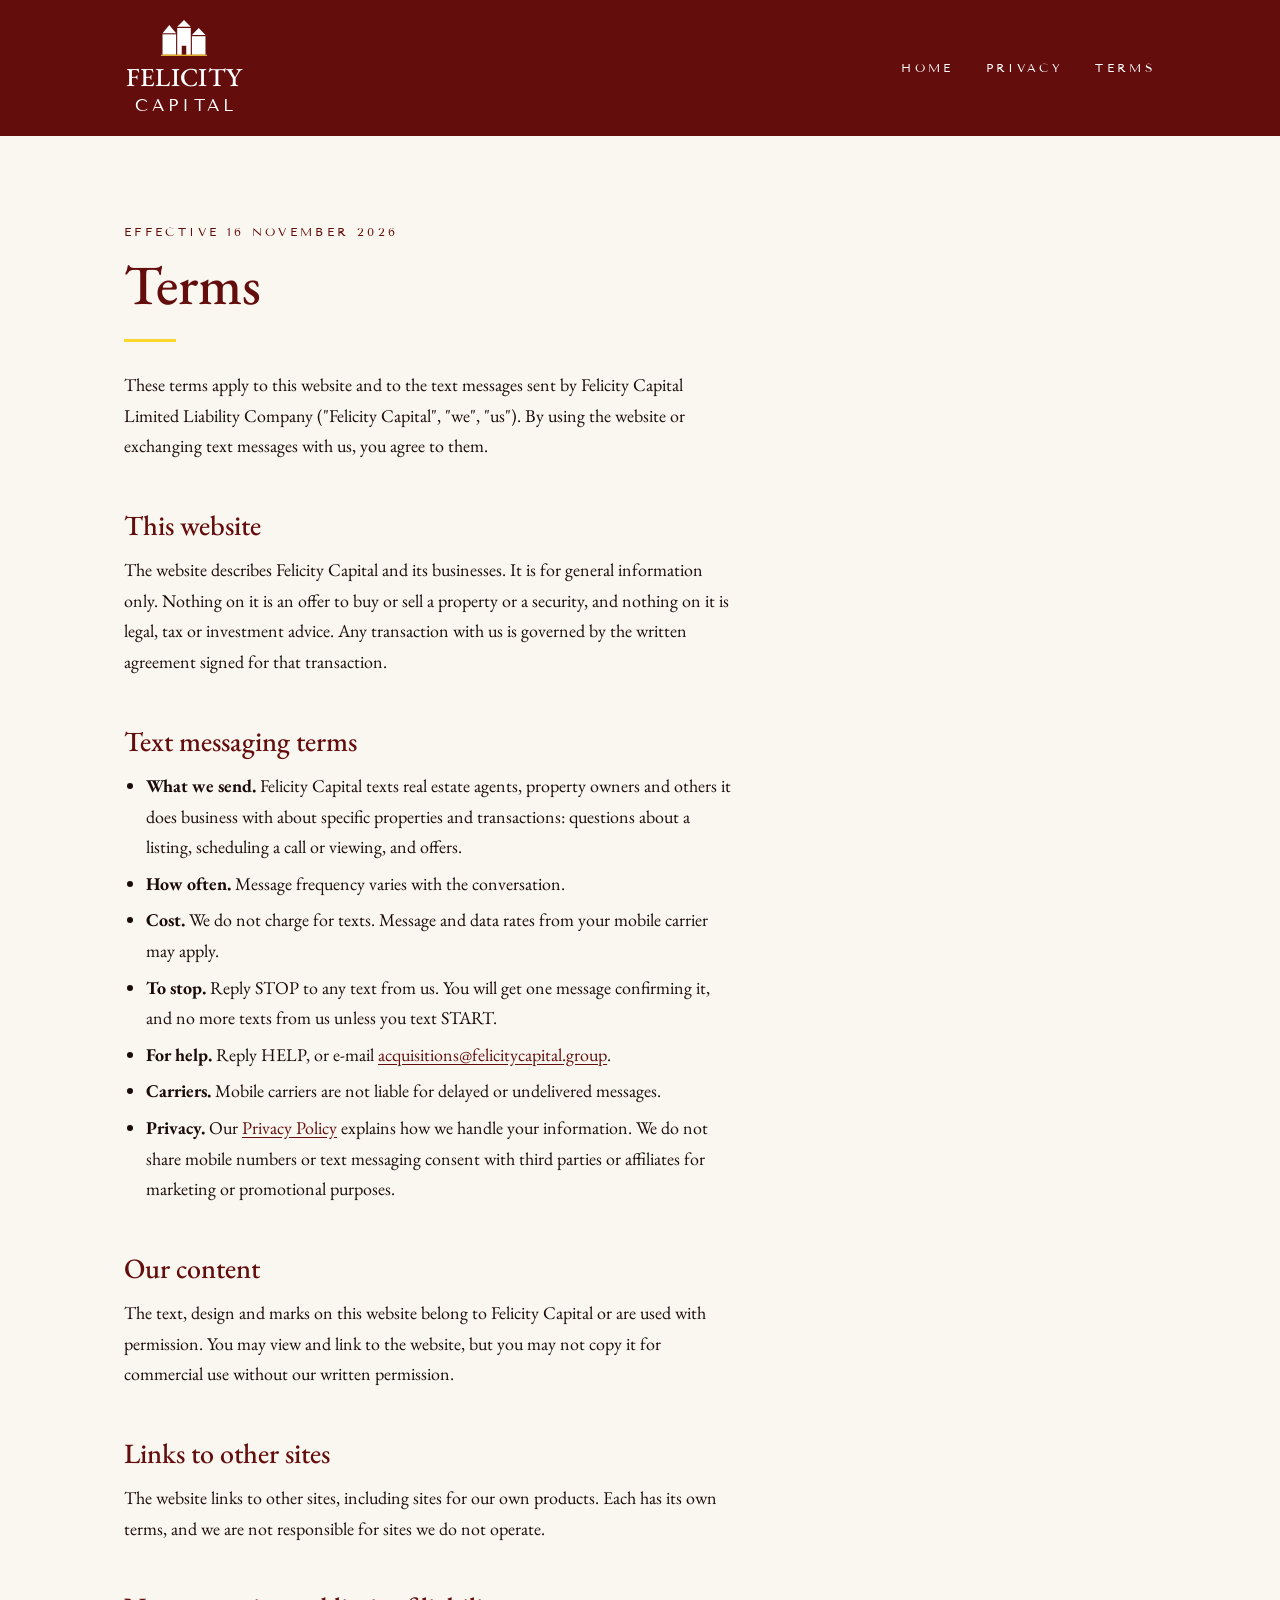
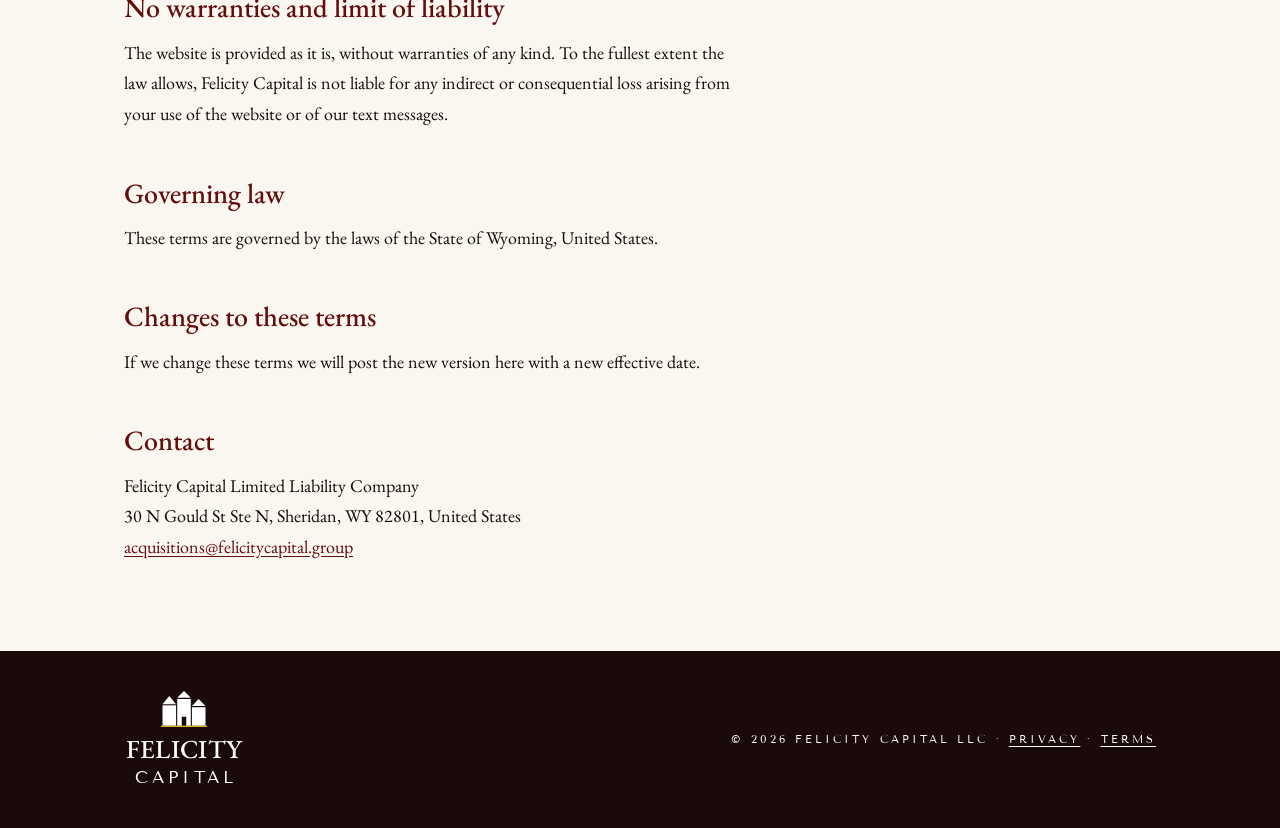
==== terms.html @ 5a6879ea "Privacy and terms pages (drafts for Hassan's approval; not yet published), linked from the footer Co" ====
<!doctype html>
<html lang="en">
<head>
<meta charset="utf-8">
<meta name="viewport" content="width=device-width, initial-scale=1">
<title>Terms · Felicity Capital</title>
<meta name="description" content="Terms for using the Felicity Capital LLC website and for receiving its text messages.">
<meta name="theme-color" content="#640d0d">
<link rel="icon" href="favicon.svg" type="image/svg+xml">
<link rel="preconnect" href="https://fonts.googleapis.com">
<link rel="preconnect" href="https://fonts.gstatic.com" crossorigin>
<link href="https://fonts.googleapis.com/css2?family=EB+Garamond:ital,wght@0,400;0,500;1,400&family=Tenor+Sans&display=swap" rel="stylesheet">
<link rel="stylesheet" href="legal.css">
</head>
<body>
<svg width="0" height="0" style="position:absolute" aria-hidden="true">
  <symbol id="towers" viewBox="0 0 122 98">
    <g fill="currentColor">
      <path d="M4 35 L22 13 L40 35 Z"/><rect x="4" y="38" width="36" height="54"/>
      <path d="M43 18 L61 0 L79 18 Z"/><path fill-rule="evenodd" d="M43 21 H79 V92 H43 Z M55 68 V92 H67 V68 Z"/>
      <path d="M82 40 L100 21 L118 40 Z"/><rect x="82" y="43" width="36" height="49"/>
    </g>
    <rect x="0" y="92" width="122" height="3" fill="#FFD62B"/>
  </symbol>
</svg>
<header>
  <div class="wrap">
    <a class="lockup" href="/" aria-label="Felicity Capital, home"><svg viewBox="0 0 122 98" aria-hidden="true"><use href="#towers"/></svg><span class="f">FELICITY</span><span class="c">CAPITAL</span></a>
    <nav class="label" aria-label="Pages">
      <a href="/">Home</a>
      <a href="privacy.html">Privacy</a>
      <a href="terms.html" aria-current="page">Terms</a>
    </nav>
  </div>
</header>

<main>
  <div class="wrap">
    <article>
      <p class="label">Effective 16 November 2026</p>
      <h1>Terms</h1>
      <hr class="rule">

      <p>These terms apply to this website and to the text messages sent by Felicity Capital Limited Liability Company ("Felicity Capital", "we", "us"). By using the website or exchanging text messages with us, you agree to them.</p>

      <h2>This website</h2>
      <p>The website describes Felicity Capital and its businesses. It is for general information only. Nothing on it is an offer to buy or sell a property or a security, and nothing on it is legal, tax or investment advice. Any transaction with us is governed by the written agreement signed for that transaction.</p>

      <h2>Text messaging terms</h2>
      <ul>
        <li><strong>What we send.</strong> Felicity Capital texts real estate agents, property owners and others it does business with about specific properties and transactions: questions about a listing, scheduling a call or viewing, and offers.</li>
        <li><strong>How often.</strong> Message frequency varies with the conversation.</li>
        <li><strong>Cost.</strong> We do not charge for texts. Message and data rates from your mobile carrier may apply.</li>
        <li><strong>To stop.</strong> Reply STOP to any text from us. You will get one message confirming it, and no more texts from us unless you text START.</li>
        <li><strong>For help.</strong> Reply HELP, or e-mail <a href="mailto:acquisitions@felicitycapital.group">acquisitions@felicitycapital.group</a>.</li>
        <li><strong>Carriers.</strong> Mobile carriers are not liable for delayed or undelivered messages.</li>
        <li><strong>Privacy.</strong> Our <a href="privacy.html">Privacy Policy</a> explains how we handle your information. We do not share mobile numbers or text messaging consent with third parties or affiliates for marketing or promotional purposes.</li>
      </ul>

      <h2>Our content</h2>
      <p>The text, design and marks on this website belong to Felicity Capital or are used with permission. You may view and link to the website, but you may not copy it for commercial use without our written permission.</p>

      <h2>Links to other sites</h2>
      <p>The website links to other sites, including sites for our own products. Each has its own terms, and we are not responsible for sites we do not operate.</p>

      <h2>No warranties and limit of liability</h2>
      <p>The website is provided as it is, without warranties of any kind. To the fullest extent the law allows, Felicity Capital is not liable for any indirect or consequential loss arising from your use of the website or of our text messages.</p>

      <h2>Governing law</h2>
      <p>These terms are governed by the laws of the State of Wyoming, United States.</p>

      <h2>Changes to these terms</h2>
      <p>If we change these terms we will post the new version here with a new effective date.</p>

      <h2>Contact</h2>
      <p>Felicity Capital Limited Liability Company<br>30 N Gould St Ste N, Sheridan, WY 82801, United States<br><a href="mailto:acquisitions@felicitycapital.group">acquisitions@felicitycapital.group</a></p>
    </article>
  </div>
</main>

<footer>
  <div class="wrap">
    <span class="lockup"><svg viewBox="0 0 122 98" aria-hidden="true"><use href="#towers"/></svg><span class="f">FELICITY</span><span class="c">CAPITAL</span></span>
    <span class="label">© 2026 Felicity Capital LLC · <a href="privacy.html">Privacy</a> · <a href="terms.html">Terms</a></span>
  </div>
</footer>
</body>
</html>
---- legal.css ----
/* The privacy and terms pages. Same colors and type as index.html (Brand Guidelines v1.0); no other colors. */
:root {
  --crimson: #640d0d; --gold: #FFD62B; --white: #FFFFFF;
  --deep: #3D0707; --off-white: #FAF7F0; --parchment: #F0EAD8; --near-black: #1A0A0A;
  --serif: "EB Garamond", Garamond, Georgia, serif; --sans: "Tenor Sans", "Gill Sans", sans-serif;
}
* { box-sizing: border-box; }
body { margin: 0; background: var(--off-white); color: var(--near-black); font: 400 18px/1.7 var(--serif); -webkit-font-smoothing: antialiased; }
a { color: var(--crimson); text-underline-offset: 3px; }
.wrap { max-width: 1080px; margin: 0 auto; padding: 0 24px; }
.label { font-family: var(--sans); font-size: 12px; letter-spacing: 0.28em; text-transform: uppercase; }

.lockup { display: inline-flex; flex-direction: column; align-items: center; text-decoration: none; color: var(--white); line-height: 1; min-width: 120px; }
.lockup svg { width: 46px; height: auto; margin-bottom: 4px; }
.lockup .f { font: 500 26px var(--serif); letter-spacing: 0.01em; }
.lockup .c { font: 400 17px var(--sans); letter-spacing: 0.24em; padding-left: 0.24em; margin-top: 1px; }

header { background: var(--crimson); }
header .wrap { display: flex; align-items: center; justify-content: space-between; height: 136px; }
nav { display: flex; gap: 32px; }
nav a { color: var(--white); text-decoration: none; }
nav a:hover { text-decoration: underline; text-decoration-color: var(--gold); text-underline-offset: 6px; }

main { padding: 72px 0 88px; }
article { max-width: 68ch; }
article .label { color: var(--crimson); }
h1, h2 { font-family: var(--serif); font-weight: 500; line-height: 1.12; color: var(--crimson); margin: 0; }
h1 { font-size: clamp(38px, 5.4vw, 56px); margin-top: 12px; }
h2 { font-size: 28px; margin-top: 48px; }
.rule { display: block; width: 52px; height: 3px; background: var(--gold); border: 0; margin: 22px 0 28px; }
article p, article ul { margin: 14px 0 0; }
article ul { padding-left: 22px; }
article li { margin-top: 6px; }
.keep { background: var(--parchment); border-left: 3px solid var(--gold); padding: 14px 18px; }

footer { background: var(--near-black); color: var(--white); padding: 40px 0; }
footer .wrap { display: flex; justify-content: space-between; align-items: center; gap: 24px; flex-wrap: wrap; }
footer .label { font-size: 11px; }
footer a { color: var(--white); }

@media (max-width: 860px) {
  nav { display: none; }
  main { padding: 48px 0 60px; }
}
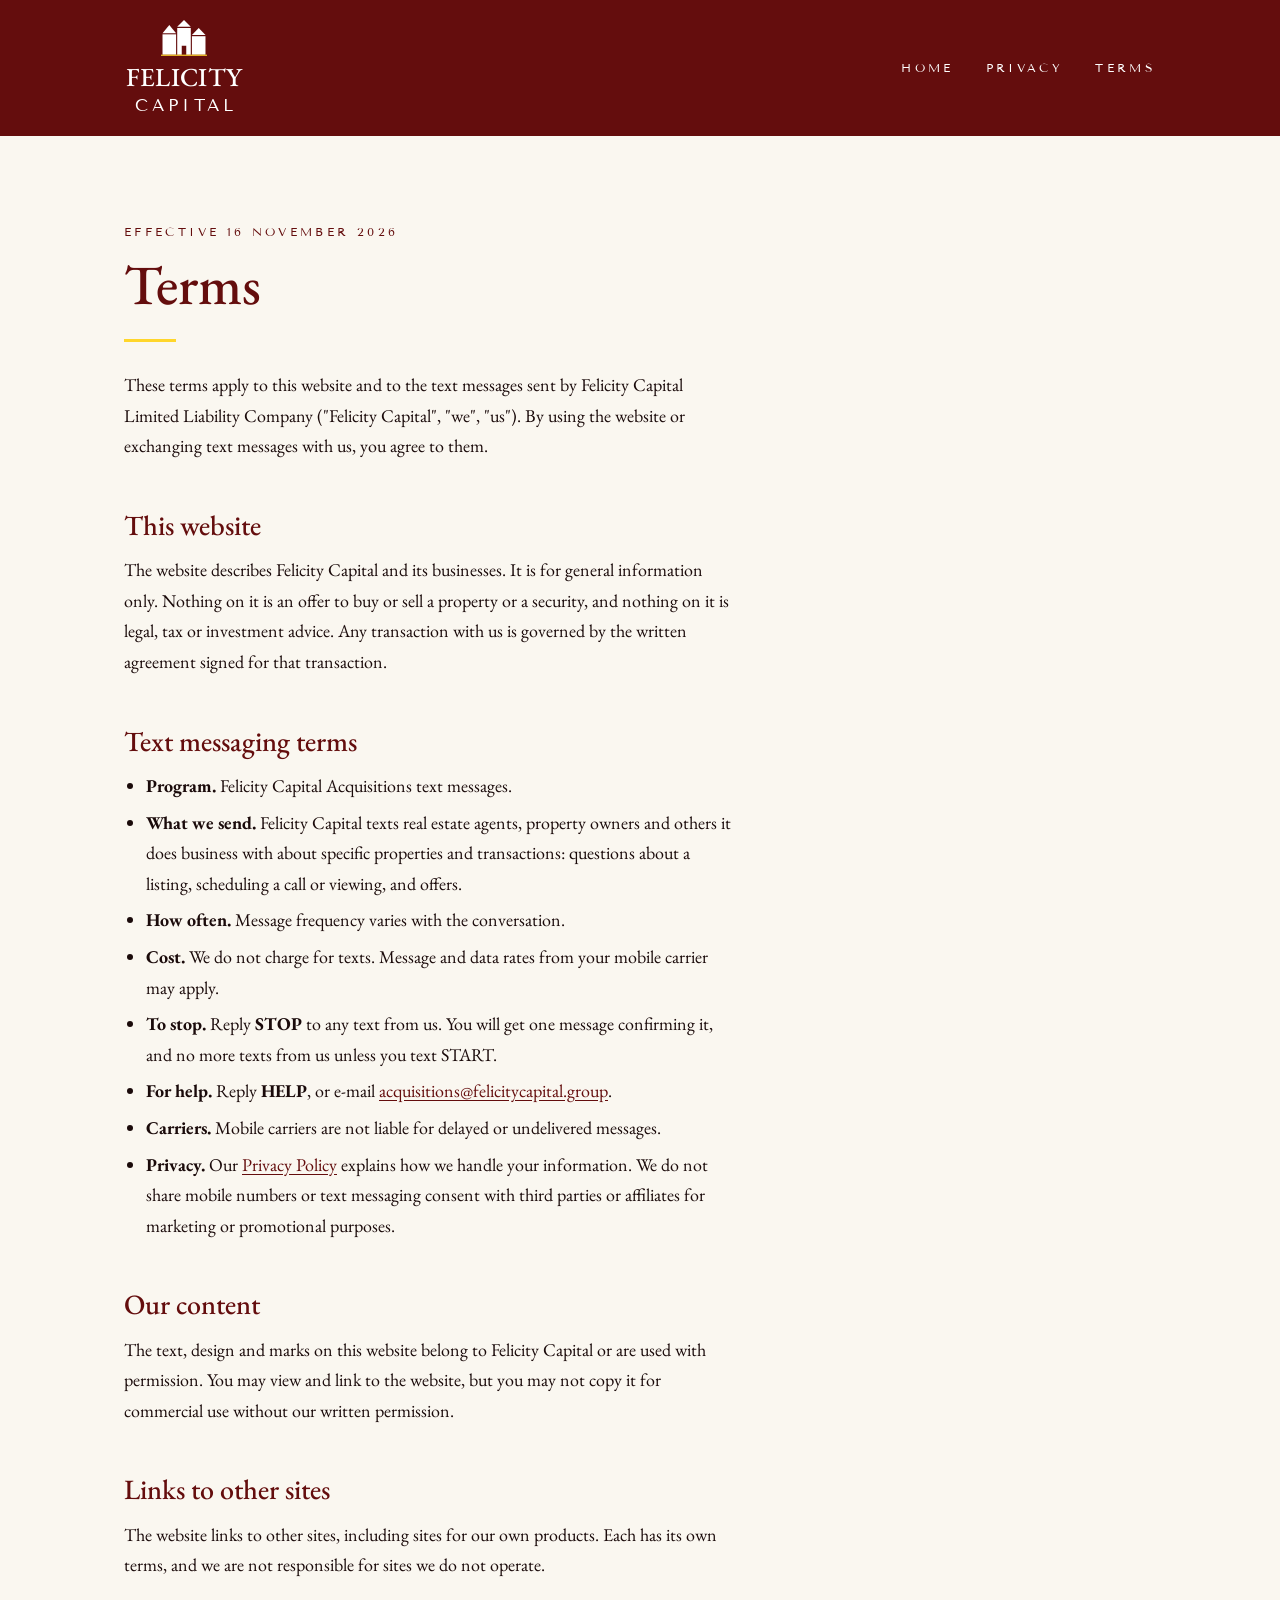
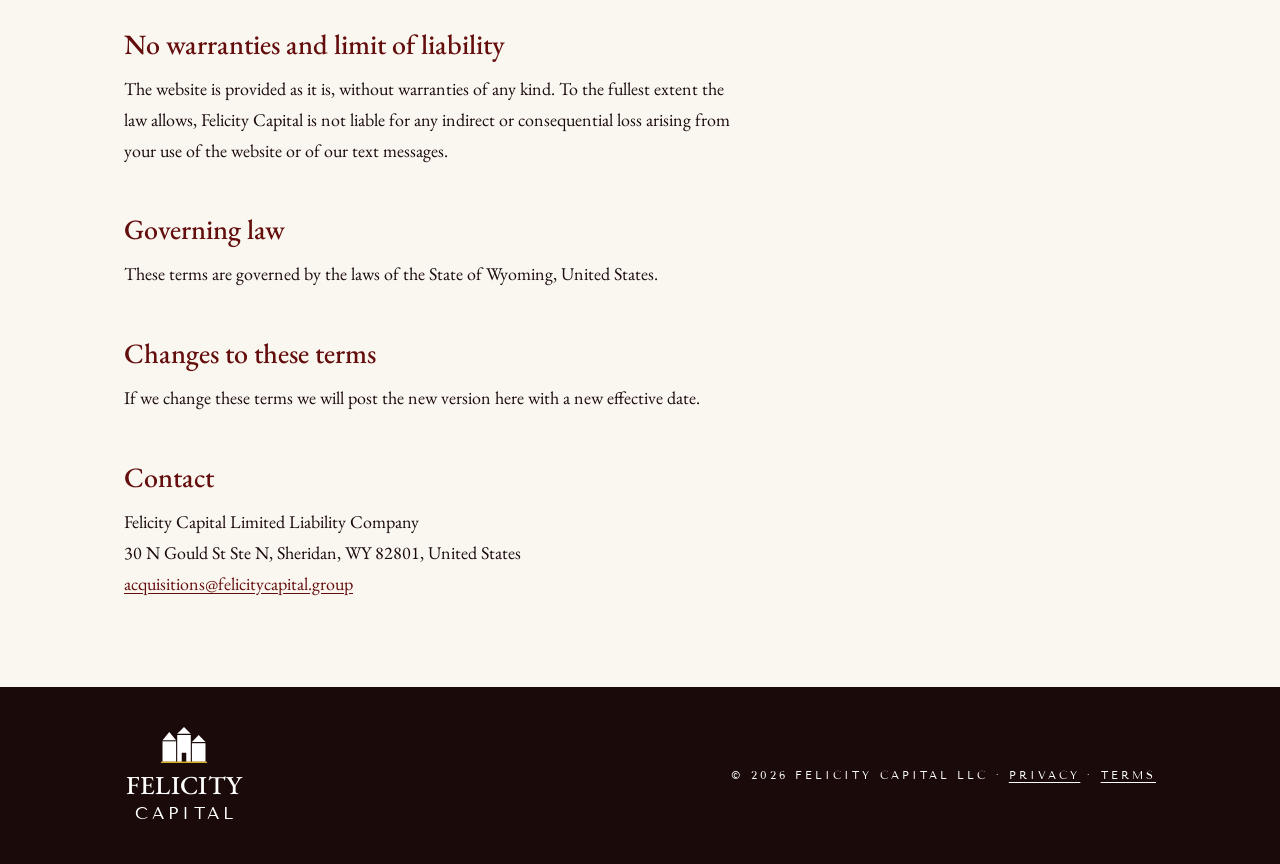
==== commit 9e0ab8e9: "Terms: name the text program; STOP and HELP in bold Co-Authored-By: Claude Fable 5.2 <noreply@anthro" ====
--- a/terms.html
+++ b/terms.html
@@ -48,11 +48,12 @@
 
       <h2>Text messaging terms</h2>
       <ul>
+        <li><strong>Program.</strong> Felicity Capital Acquisitions text messages.</li>
         <li><strong>What we send.</strong> Felicity Capital texts real estate agents, property owners and others it does business with about specific properties and transactions: questions about a listing, scheduling a call or viewing, and offers.</li>
         <li><strong>How often.</strong> Message frequency varies with the conversation.</li>
         <li><strong>Cost.</strong> We do not charge for texts. Message and data rates from your mobile carrier may apply.</li>
-        <li><strong>To stop.</strong> Reply STOP to any text from us. You will get one message confirming it, and no more texts from us unless you text START.</li>
-        <li><strong>For help.</strong> Reply HELP, or e-mail <a href="mailto:acquisitions@felicitycapital.group">acquisitions@felicitycapital.group</a>.</li>
+        <li><strong>To stop.</strong> Reply <strong>STOP</strong> to any text from us. You will get one message confirming it, and no more texts from us unless you text START.</li>
+        <li><strong>For help.</strong> Reply <strong>HELP</strong>, or e-mail <a href="mailto:acquisitions@felicitycapital.group">acquisitions@felicitycapital.group</a>.</li>
         <li><strong>Carriers.</strong> Mobile carriers are not liable for delayed or undelivered messages.</li>
         <li><strong>Privacy.</strong> Our <a href="privacy.html">Privacy Policy</a> explains how we handle your information. We do not share mobile numbers or text messaging consent with third parties or affiliates for marketing or promotional purposes.</li>
       </ul>
